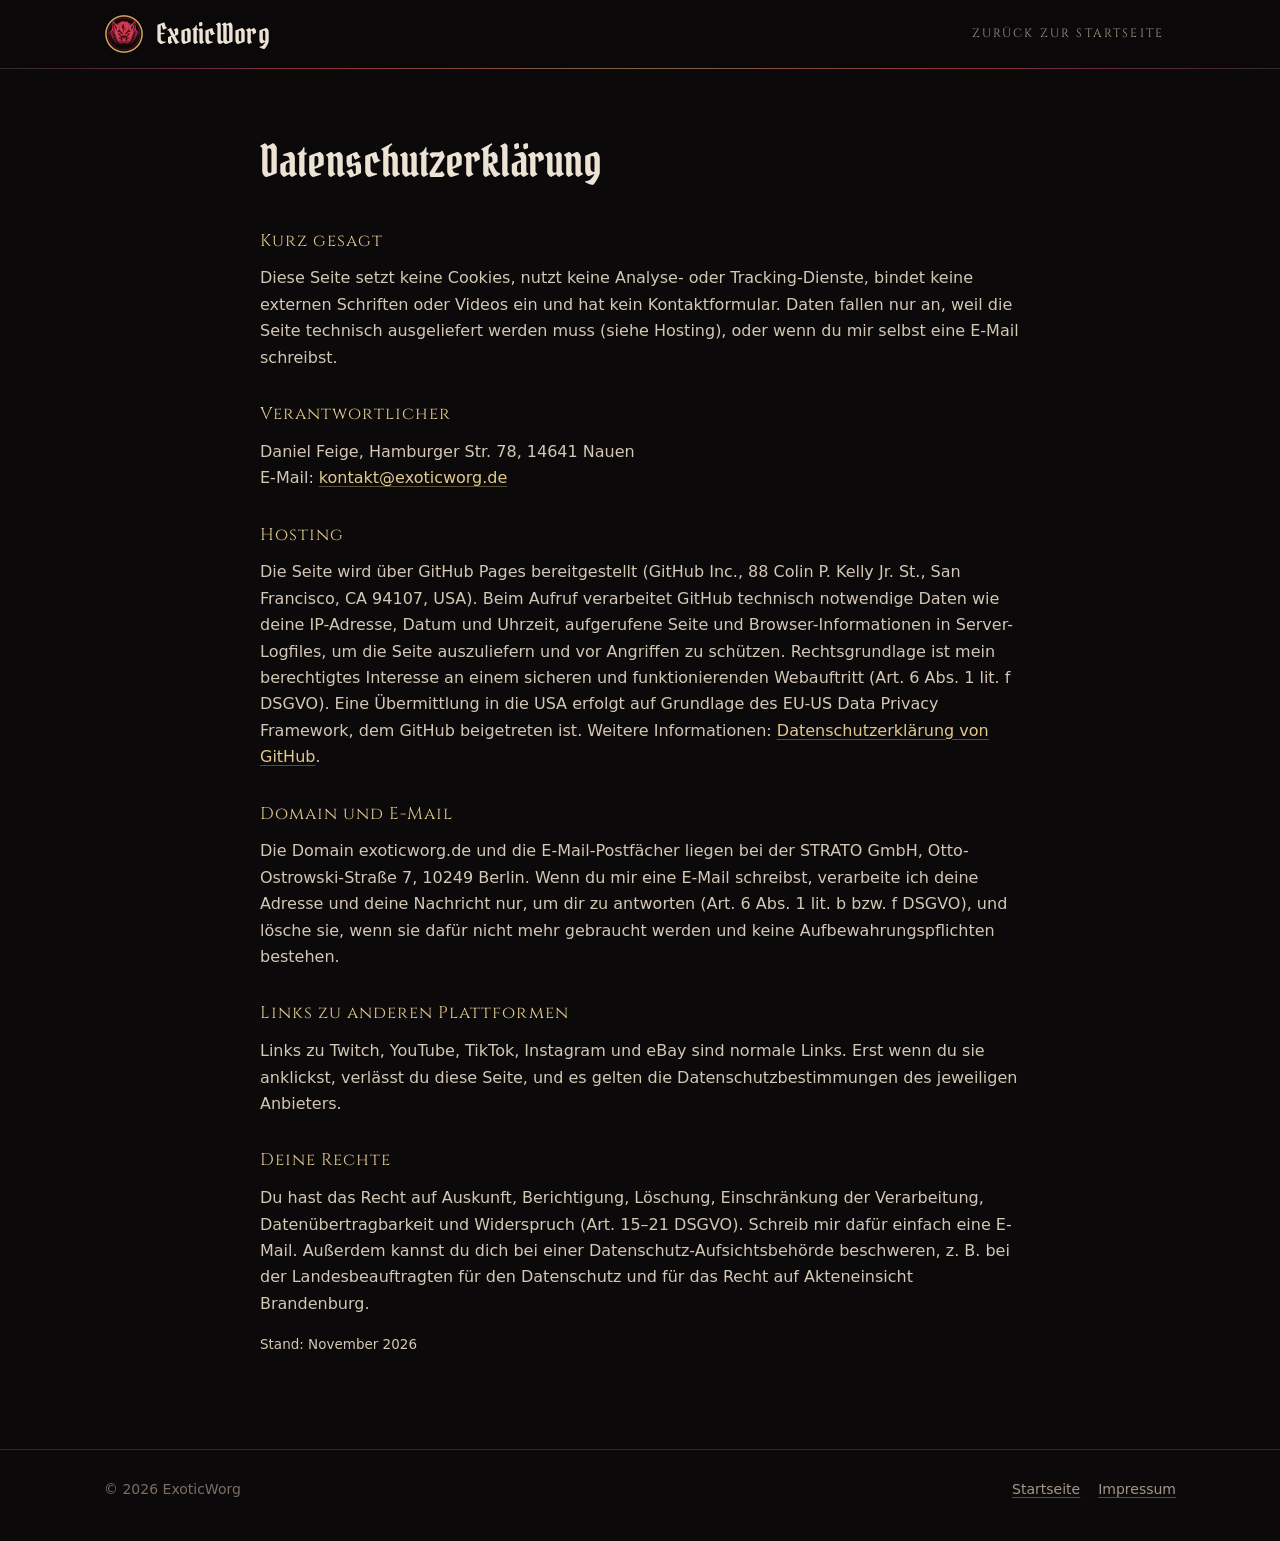
==== datenschutz.html @ 11a46122 "ExoticWorg-Homepage: Startseite, Streamplan, Impressum, Datenschutz Co-Authored-By: Claude Opus 5.5 " ====
<!DOCTYPE html>
<html lang="de">
<head>
<meta charset="utf-8"><meta name="viewport" content="width=device-width,initial-scale=1">
<title>Datenschutz – ExoticWorg</title><meta name="robots" content="noindex">
<link rel="icon" type="image/png" href="assets/favicon.png"><link rel="stylesheet" href="style.css">
</head>
<body>
<header class="top"><div class="wrap"><a class="brand" href="index.html"><img src="assets/sigil.png" alt=""><span>ExoticWorg</span></a>
<nav class="nav"><a href="index.html">Zurück zur Startseite</a></nav></div></header>
<main class="wrap legal">
  <h1>Datenschutzerklärung</h1>
  <h2>Kurz gesagt</h2>
  <p>Diese Seite setzt keine Cookies, nutzt keine Analyse- oder Tracking-Dienste, bindet keine externen Schriften oder Videos ein und hat kein Kontaktformular. Daten fallen nur an, weil die Seite technisch ausgeliefert werden muss (siehe Hosting), oder wenn du mir selbst eine E-Mail schreibst.</p>
  <h2>Verantwortlicher</h2>
  <p>Daniel Feige, Hamburger Str. 78, 14641 Nauen<br>E-Mail: <a href="mailto:kontakt@exoticworg.de">kontakt@exoticworg.de</a></p>
  <h2>Hosting</h2>
  <p>Die Seite wird über GitHub Pages bereitgestellt (GitHub Inc., 88 Colin P. Kelly Jr. St., San Francisco, CA 94107, USA). Beim Aufruf verarbeitet GitHub technisch notwendige Daten wie deine IP-Adresse, Datum und Uhrzeit, aufgerufene Seite und Browser-Informationen in Server-Logfiles, um die Seite auszuliefern und vor Angriffen zu schützen. Rechtsgrundlage ist mein berechtigtes Interesse an einem sicheren und funktionierenden Webauftritt (Art. 6 Abs. 1 lit. f DSGVO). Eine Übermittlung in die USA erfolgt auf Grundlage des EU-US Data Privacy Framework, dem GitHub beigetreten ist. Weitere Informationen: <a href="https://docs.github.com/de/site-policy/privacy-policies/github-general-privacy-statement" target="_blank" rel="noopener">Datenschutzerklärung von GitHub</a>.</p>
  <h2>Domain und E-Mail</h2>
  <p>Die Domain exoticworg.de und die E-Mail-Postfächer liegen bei der STRATO GmbH, Otto-Ostrowski-Straße 7, 10249 Berlin. Wenn du mir eine E-Mail schreibst, verarbeite ich deine Adresse und deine Nachricht nur, um dir zu antworten (Art. 6 Abs. 1 lit. b bzw. f DSGVO), und lösche sie, wenn sie dafür nicht mehr gebraucht werden und keine Aufbewahrungspflichten bestehen.</p>
  <h2>Links zu anderen Plattformen</h2>
  <p>Links zu Twitch, YouTube, TikTok, Instagram und eBay sind normale Links. Erst wenn du sie anklickst, verlässt du diese Seite, und es gelten die Datenschutzbestimmungen des jeweiligen Anbieters.</p>
  <h2>Deine Rechte</h2>
  <p>Du hast das Recht auf Auskunft, Berichtigung, Löschung, Einschränkung der Verarbeitung, Datenübertragbarkeit und Widerspruch (Art. 15–21 DSGVO). Schreib mir dafür einfach eine E-Mail. Außerdem kannst du dich bei einer Datenschutz-Aufsichtsbehörde beschweren, z.&nbsp;B. bei der Landesbeauftragten für den Datenschutz und für das Recht auf Akteneinsicht Brandenburg.</p>
  <p class="note">Stand: November 2026</p>
</main>
<footer><div class="wrap"><span>© 2026 ExoticWorg</span><nav><a href="index.html">Startseite</a><a href="impressum.html">Impressum</a></nav></div></footer>
</body>
</html>
---- style.css ----
@font-face{font-family:'Cinzel';src:url(assets/cinzel.woff2) format('woff2');font-weight:400 900;font-display:swap}
@font-face{font-family:'Pirata One';src:url(assets/pirata.woff2) format('woff2');font-weight:400;font-display:swap}
:root{
  --bg:#0b090a;--panel:#151013;--panel2:#1d1619;--line:#33272b;--line2:#4e3a40;
  --text:#ece3d4;--muted:#a49688;--dim:#7a6d64;
  --blood:#a3122b;--blood2:#d6324d;--gold:#c8a65d;--gold2:#e2c98d;
  --serif:'Cinzel',Georgia,serif;--deco:'Pirata One',Georgia,serif;
  --sans:"Segoe UI",system-ui,-apple-system,Roboto,Arial,sans-serif;
  --wrap:1120px;
}
*{box-sizing:border-box}
html{scroll-behavior:smooth;scroll-padding-top:80px}
body{margin:0;background:var(--bg);color:var(--text);font:16px/1.65 var(--sans);-webkit-font-smoothing:antialiased}
a{color:var(--gold2);text-decoration-color:rgba(226,201,141,.35);text-underline-offset:3px}
a:hover{color:#fff}
img{max-width:100%;display:block}
.wrap{max-width:var(--wrap);margin:0 auto;padding:0 24px}

/* ---------- Kopf ---------- */
.top{position:sticky;top:0;z-index:20;background:rgba(11,9,10,.82);backdrop-filter:blur(10px);-webkit-backdrop-filter:blur(10px);border-bottom:1px solid var(--line)}
.top:after{content:"";position:absolute;left:0;right:0;bottom:-1px;height:1px;background:linear-gradient(90deg,transparent,rgba(214,50,77,.55) 25%,rgba(200,166,93,.5) 50%,rgba(214,50,77,.55) 75%,transparent)}
.top .wrap{display:flex;align-items:center;gap:18px;height:68px}
.brand{display:flex;align-items:center;gap:12px;text-decoration:none;color:var(--text)}
.brand img{width:40px;height:40px}
.brand span{font-family:var(--deco);font-size:28px;line-height:1;letter-spacing:.01em}
.nav{margin-left:auto;display:flex;gap:4px}
.nav a{font-family:var(--serif);font-size:12px;letter-spacing:.18em;text-transform:uppercase;color:var(--muted);text-decoration:none;padding:10px 12px;border-radius:8px}
.nav a:hover{color:var(--gold2);background:rgba(200,166,93,.07)}

/* ---------- Hero ---------- */
.hero{position:relative;overflow:hidden;padding:72px 0 84px;text-align:center;
  background:radial-gradient(900px 520px at 50% 0%,rgba(163,18,43,.32),transparent 65%),radial-gradient(700px 400px at 15% 100%,rgba(200,166,93,.08),transparent 60%)}
.hero:before{content:"";position:absolute;inset:0;background:url(assets/wolf.png) center 46%/min(720px,120vw) no-repeat;opacity:.05;filter:grayscale(1);pointer-events:none}
.hero .logo{width:min(500px,86vw);margin:0 auto;filter:drop-shadow(0 10px 40px rgba(163,18,43,.45))}
.hero .claim{font-family:var(--serif);font-size:13px;letter-spacing:.38em;text-transform:uppercase;color:var(--gold);margin:22px 0 0}
.hero p.lead{max-width:620px;margin:16px auto 0;font-size:18px;color:#d9cdbb}
.live{display:inline-flex;align-items:center;gap:9px;margin-top:22px;padding:7px 14px;border:1px solid var(--line2);border-radius:999px;font-size:13.5px;color:var(--muted);background:rgba(21,16,19,.7)}
.live i{width:8px;height:8px;border-radius:50%;background:var(--blood2);box-shadow:0 0 10px var(--blood2)}
.cta{display:flex;gap:12px;justify-content:center;flex-wrap:wrap;margin-top:30px}
.btn{display:inline-flex;align-items:center;gap:10px;padding:13px 22px;border-radius:10px;font-weight:600;font-size:15px;text-decoration:none;border:1px solid var(--line2);color:var(--text);background:#1a1316;transition:.15s}
.btn svg{width:18px;height:18px;fill:currentColor}
.btn:hover{border-color:var(--gold);color:#fff;transform:translateY(-1px)}
.btn.p{background:linear-gradient(180deg,#c22a45,#8f1027);border-color:#d6324d;color:#fff;box-shadow:0 8px 24px rgba(163,18,43,.35)}
.btn.p:hover{filter:brightness(1.1)}

/* ---------- Abschnitte ---------- */
section{padding:76px 0;border-top:1px solid var(--line)}
.kicker{font-family:var(--serif);font-size:12px;letter-spacing:.32em;text-transform:uppercase;color:var(--gold);margin:0 0 8px}
h2{font-family:var(--deco);font-weight:400;font-size:clamp(34px,5vw,46px);line-height:1.05;margin:0 0 14px}
.intro{max-width:640px;color:#d3c7b5;margin:0 0 34px}
.grid{display:grid;gap:18px}
.g2{grid-template-columns:repeat(2,1fr)}
.g4{grid-template-columns:repeat(4,1fr)}
.card{background:linear-gradient(180deg,var(--panel2),var(--panel));border:1px solid var(--line);border-radius:14px;padding:22px}
.card h3{font-family:var(--serif);font-size:15px;letter-spacing:.08em;margin:0 0 6px;color:var(--gold2)}
.card p{margin:0;color:var(--muted);font-size:15px}

/* Kanäle */
.ch{display:flex;flex-direction:column;gap:10px;text-decoration:none;color:var(--text);transition:.15s}
.ch:hover{border-color:var(--gold);transform:translateY(-2px)}
.ch .ic{width:44px;height:44px;border-radius:11px;display:grid;place-items:center;background:rgba(163,18,43,.14);border:1px solid rgba(214,50,77,.4)}
.ch .ic svg{width:22px;height:22px;fill:var(--gold2)}
.ch b{font-size:16px}
.ch small{color:var(--muted);font-size:13.5px}
.ch.main{border-color:rgba(214,50,77,.55);background:linear-gradient(180deg,rgba(163,18,43,.22),var(--panel))}

/* Streamplan */
.plan{display:grid;grid-template-columns:repeat(7,1fr);gap:10px}
.day{border:1px solid var(--line);border-radius:12px;padding:14px 12px;background:var(--panel);min-height:132px;display:flex;flex-direction:column}
.day .d{font-family:var(--serif);font-size:12px;letter-spacing:.2em;text-transform:uppercase;color:var(--dim)}
.day .t{font-size:13px;color:var(--gold);margin-top:10px}
.day .g{font-weight:600;margin-top:2px;line-height:1.3}
.day.on{border-color:rgba(214,50,77,.5);background:linear-gradient(180deg,rgba(163,18,43,.2),var(--panel))}
.day.on .d{color:var(--gold2)}
.day.off .g{color:var(--dim);font-weight:400;font-style:italic}
.day.today{box-shadow:0 0 0 2px var(--gold) inset}
.note{font-size:13.5px;color:var(--dim);margin-top:14px}

/* Karten */
.split{display:grid;grid-template-columns:1.1fr .9fr;gap:28px;align-items:start}
.list{list-style:none;margin:0;padding:0;display:grid;gap:12px}
.list li{display:flex;gap:12px;align-items:flex-start}
.list li svg{flex:0 0 22px;width:22px;height:22px;stroke:var(--gold2);fill:none;stroke-width:1.8;stroke-linecap:round;stroke-linejoin:round;margin-top:2px}
.list b{display:block}
.list span{color:var(--muted);font-size:15px}
.games{display:flex;flex-wrap:wrap;gap:8px;margin:0 0 22px}
.tag{border:1px solid var(--line2);border-radius:999px;padding:5px 12px;font-size:13.5px;color:#d8ccb9;background:rgba(21,16,19,.6)}

/* Kontakt + Fuß */
.contact{display:flex;justify-content:space-between;align-items:center;gap:20px;flex-wrap:wrap}
footer{border-top:1px solid var(--line);padding:28px 0 40px;color:var(--dim);font-size:14px}
footer .wrap{display:flex;gap:18px;flex-wrap:wrap;align-items:center}
footer nav{margin-left:auto;display:flex;gap:18px}
footer a{color:var(--muted)}

/* Rechtstexte */
.legal{padding:56px 0 80px;max-width:760px}
.legal h1{font-family:var(--deco);font-weight:400;font-size:44px;margin:0 0 20px}
.legal h2{font-family:var(--serif);font-size:17px;letter-spacing:.06em;color:var(--gold2);margin:34px 0 8px}
.legal p,.legal li{color:#d3c7b5}
.todo{background:rgba(219,164,74,.12);border:1px dashed #dba44a;color:#f0cd8d;padding:1px 6px;border-radius:5px}

@media (max-width:900px){
  .g4{grid-template-columns:repeat(2,1fr)}
  .plan{grid-template-columns:repeat(4,1fr)}
  .split{grid-template-columns:1fr}
}
@media (max-width:620px){
  .nav{display:none}
  .g2,.g4{grid-template-columns:1fr}
  .plan{grid-template-columns:1fr 1fr}
  section{padding:56px 0}
  .hero{padding:48px 0 60px}
  footer nav{margin-left:0}
}
@media (prefers-reduced-motion:reduce){*{transition:none!important;scroll-behavior:auto!important}}
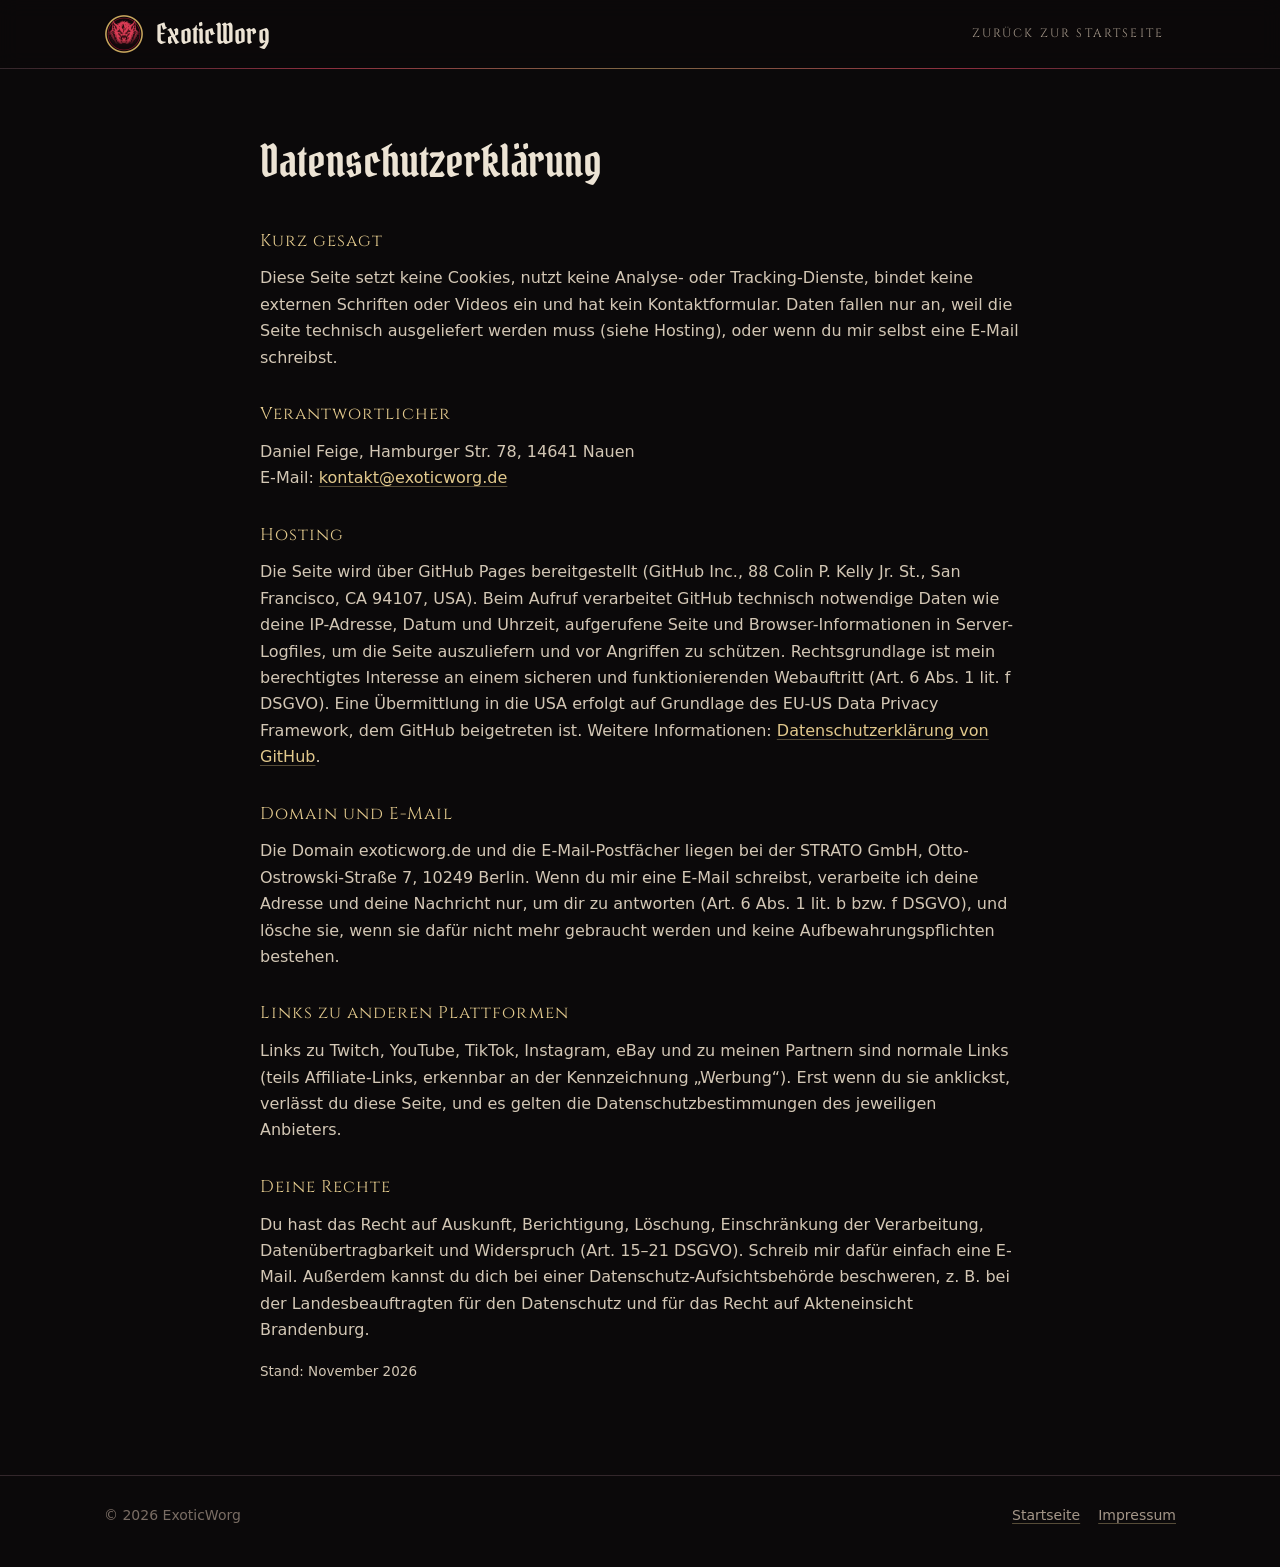
==== commit 5d4080c9: "Partner-Bereich (partner.json) mit Werbekennzeichnung Co-Authored-By: Claude Opus 5.5 <noreply@anthr" ====
--- a/datenschutz.html
+++ b/datenschutz.html
@@ -19,7 +19,7 @@
   <h2>Domain und E-Mail</h2>
   <p>Die Domain exoticworg.de und die E-Mail-Postfächer liegen bei der STRATO GmbH, Otto-Ostrowski-Straße 7, 10249 Berlin. Wenn du mir eine E-Mail schreibst, verarbeite ich deine Adresse und deine Nachricht nur, um dir zu antworten (Art. 6 Abs. 1 lit. b bzw. f DSGVO), und lösche sie, wenn sie dafür nicht mehr gebraucht werden und keine Aufbewahrungspflichten bestehen.</p>
   <h2>Links zu anderen Plattformen</h2>
-  <p>Links zu Twitch, YouTube, TikTok, Instagram und eBay sind normale Links. Erst wenn du sie anklickst, verlässt du diese Seite, und es gelten die Datenschutzbestimmungen des jeweiligen Anbieters.</p>
+  <p>Links zu Twitch, YouTube, TikTok, Instagram, eBay und zu meinen Partnern sind normale Links (teils Affiliate-Links, erkennbar an der Kennzeichnung „Werbung“). Erst wenn du sie anklickst, verlässt du diese Seite, und es gelten die Datenschutzbestimmungen des jeweiligen Anbieters.</p>
   <h2>Deine Rechte</h2>
   <p>Du hast das Recht auf Auskunft, Berichtigung, Löschung, Einschränkung der Verarbeitung, Datenübertragbarkeit und Widerspruch (Art. 15–21 DSGVO). Schreib mir dafür einfach eine E-Mail. Außerdem kannst du dich bei einer Datenschutz-Aufsichtsbehörde beschweren, z.&nbsp;B. bei der Landesbeauftragten für den Datenschutz und für das Recht auf Akteneinsicht Brandenburg.</p>
   <p class="note">Stand: November 2026</p>
--- a/style.css
+++ b/style.css
@@ -86,6 +86,18 @@
 .games{display:flex;flex-wrap:wrap;gap:8px;margin:0 0 22px}
 .tag{border:1px solid var(--line2);border-radius:999px;padding:5px 12px;font-size:13.5px;color:#d8ccb9;background:rgba(21,16,19,.6)}
 
+/* Partner */
+.g3{grid-template-columns:repeat(3,1fr)}
+.pt{display:flex;flex-direction:column;gap:8px;text-decoration:none;color:var(--text);transition:.15s}
+a.pt:hover{border-color:var(--gold);transform:translateY(-2px)}
+.pt .ph{display:flex;align-items:center;justify-content:space-between;gap:10px}
+.pt .ph b{font-family:var(--serif);font-size:17px;letter-spacing:.04em;color:var(--gold2)}
+.badge{font-size:11.5px;letter-spacing:.06em;padding:3px 9px;border-radius:999px;border:1px solid rgba(200,166,93,.45);color:var(--gold2);white-space:nowrap}
+.badge.ad{border-color:rgba(214,50,77,.55);color:#f1a3b0}
+.pt p{margin:0;color:var(--muted);font-size:15px}
+.pt .code{font-size:14px;color:#d8ccb9}.pt .code b{color:var(--gold2);letter-spacing:.05em}
+.pt .go{margin-top:auto;font-size:14px;color:var(--gold)}
+
 /* Kontakt + Fuß */
 .contact{display:flex;justify-content:space-between;align-items:center;gap:20px;flex-wrap:wrap}
 footer{border-top:1px solid var(--line);padding:28px 0 40px;color:var(--dim);font-size:14px}
@@ -101,13 +113,13 @@
 .todo{background:rgba(219,164,74,.12);border:1px dashed #dba44a;color:#f0cd8d;padding:1px 6px;border-radius:5px}
 
 @media (max-width:900px){
-  .g4{grid-template-columns:repeat(2,1fr)}
+  .g4,.g3{grid-template-columns:repeat(2,1fr)}
   .plan{grid-template-columns:repeat(4,1fr)}
   .split{grid-template-columns:1fr}
 }
 @media (max-width:620px){
   .nav{display:none}
-  .g2,.g4{grid-template-columns:1fr}
+  .g2,.g4,.g3{grid-template-columns:1fr}
   .plan{grid-template-columns:1fr 1fr}
   section{padding:56px 0}
   .hero{padding:48px 0 60px}
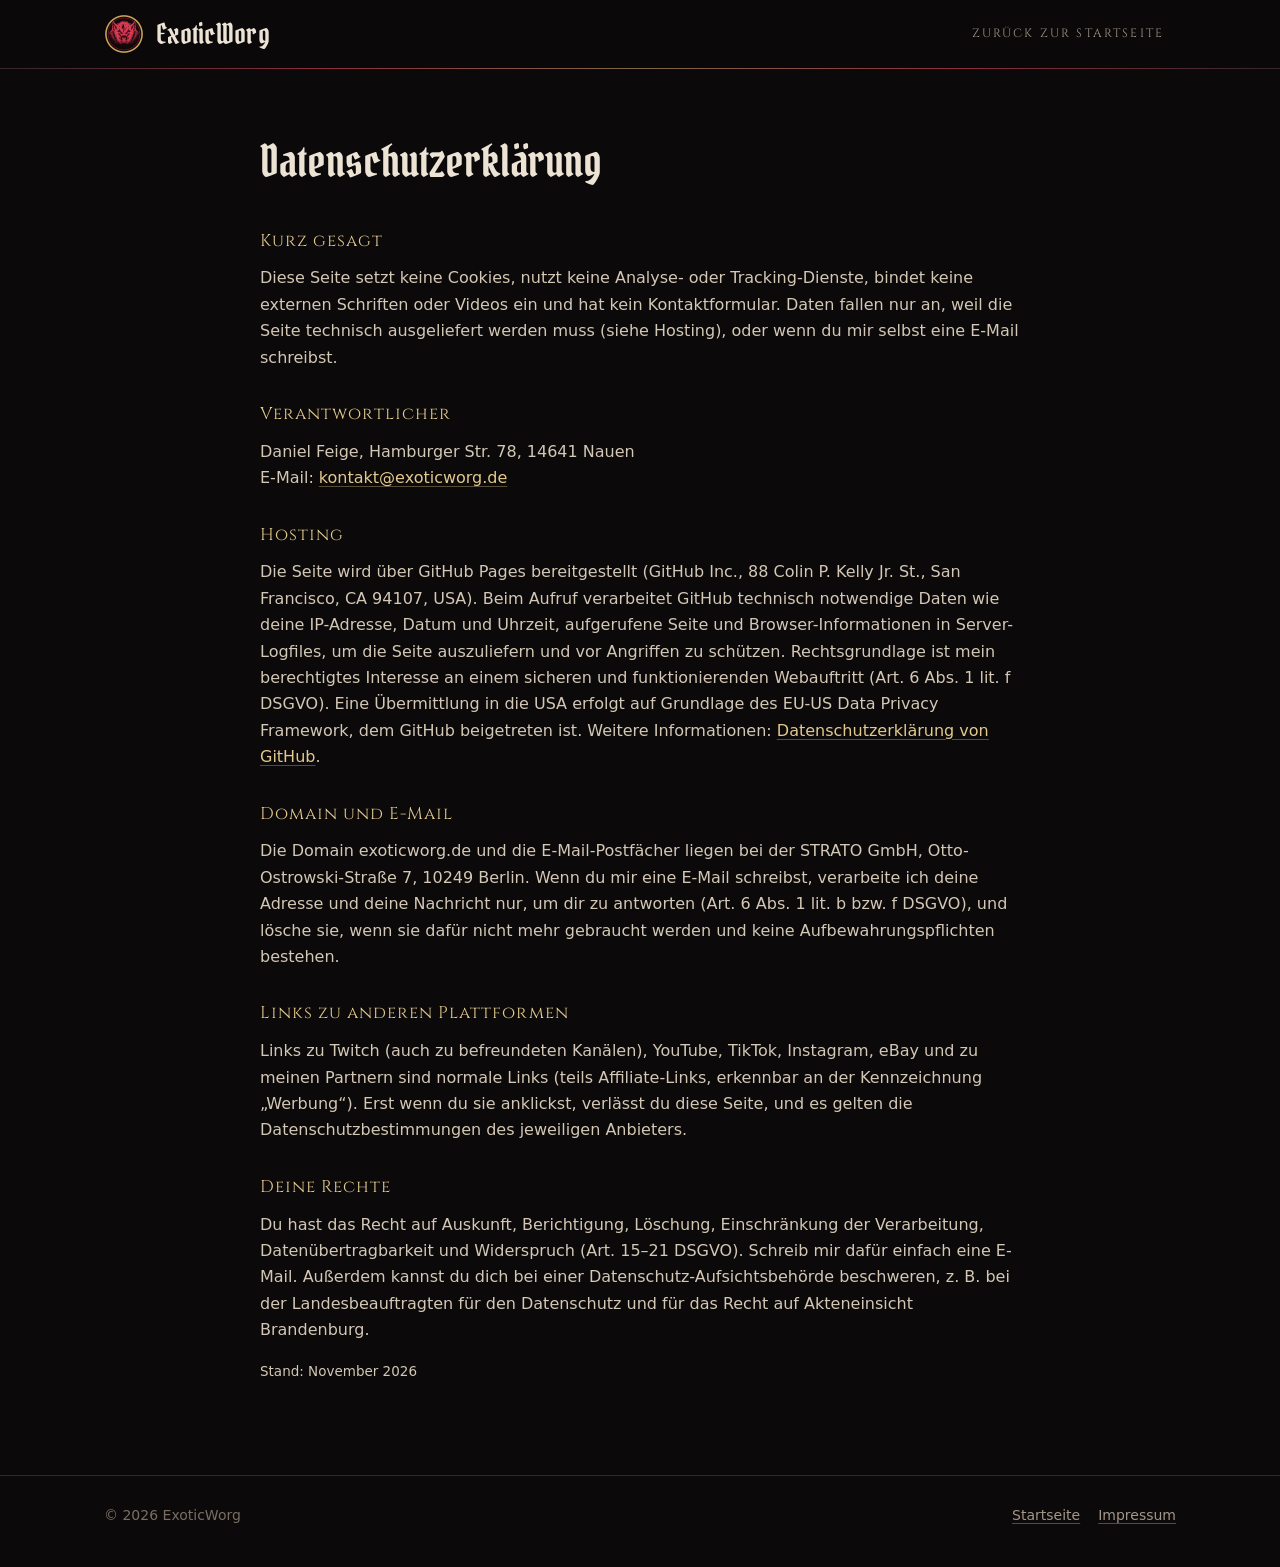
==== commit d7fc9bea: "Freunde-Bereich (freunde.json) Co-Authored-By: Claude Opus 5.5 <noreply@anthropic.com> Claude-Sessio" ====
--- a/datenschutz.html
+++ b/datenschutz.html
@@ -19,7 +19,7 @@
   <h2>Domain und E-Mail</h2>
   <p>Die Domain exoticworg.de und die E-Mail-Postfächer liegen bei der STRATO GmbH, Otto-Ostrowski-Straße 7, 10249 Berlin. Wenn du mir eine E-Mail schreibst, verarbeite ich deine Adresse und deine Nachricht nur, um dir zu antworten (Art. 6 Abs. 1 lit. b bzw. f DSGVO), und lösche sie, wenn sie dafür nicht mehr gebraucht werden und keine Aufbewahrungspflichten bestehen.</p>
   <h2>Links zu anderen Plattformen</h2>
-  <p>Links zu Twitch, YouTube, TikTok, Instagram, eBay und zu meinen Partnern sind normale Links (teils Affiliate-Links, erkennbar an der Kennzeichnung „Werbung“). Erst wenn du sie anklickst, verlässt du diese Seite, und es gelten die Datenschutzbestimmungen des jeweiligen Anbieters.</p>
+  <p>Links zu Twitch (auch zu befreundeten Kanälen), YouTube, TikTok, Instagram, eBay und zu meinen Partnern sind normale Links (teils Affiliate-Links, erkennbar an der Kennzeichnung „Werbung“). Erst wenn du sie anklickst, verlässt du diese Seite, und es gelten die Datenschutzbestimmungen des jeweiligen Anbieters.</p>
   <h2>Deine Rechte</h2>
   <p>Du hast das Recht auf Auskunft, Berichtigung, Löschung, Einschränkung der Verarbeitung, Datenübertragbarkeit und Widerspruch (Art. 15–21 DSGVO). Schreib mir dafür einfach eine E-Mail. Außerdem kannst du dich bei einer Datenschutz-Aufsichtsbehörde beschweren, z.&nbsp;B. bei der Landesbeauftragten für den Datenschutz und für das Recht auf Akteneinsicht Brandenburg.</p>
   <p class="note">Stand: November 2026</p>
--- a/style.css
+++ b/style.css
@@ -86,6 +86,14 @@
 .games{display:flex;flex-wrap:wrap;gap:8px;margin:0 0 22px}
 .tag{border:1px solid var(--line2);border-radius:999px;padding:5px 12px;font-size:13.5px;color:#d8ccb9;background:rgba(21,16,19,.6)}
 
+/* Freunde */
+.fr{display:flex;align-items:center;gap:14px;text-decoration:none;color:var(--text);transition:.15s;padding:16px 18px}
+.fr:hover{border-color:var(--gold);transform:translateY(-2px)}
+.fr .av{flex:0 0 48px;width:48px;height:48px;border-radius:50%;display:grid;place-items:center;font-family:var(--deco);font-size:26px;color:var(--gold2);background:radial-gradient(circle at 50% 30%,rgba(214,50,77,.4),rgba(163,18,43,.1));border:1px solid rgba(200,166,93,.45)}
+.fr .fx{display:flex;flex-direction:column;min-width:0}
+.fr b{font-size:16px;overflow:hidden;text-overflow:ellipsis;white-space:nowrap}
+.fr small{color:var(--muted);font-size:13.5px;overflow:hidden;text-overflow:ellipsis;white-space:nowrap}
+
 /* Partner */
 .g3{grid-template-columns:repeat(3,1fr)}
 .pt{display:flex;flex-direction:column;gap:8px;text-decoration:none;color:var(--text);transition:.15s}
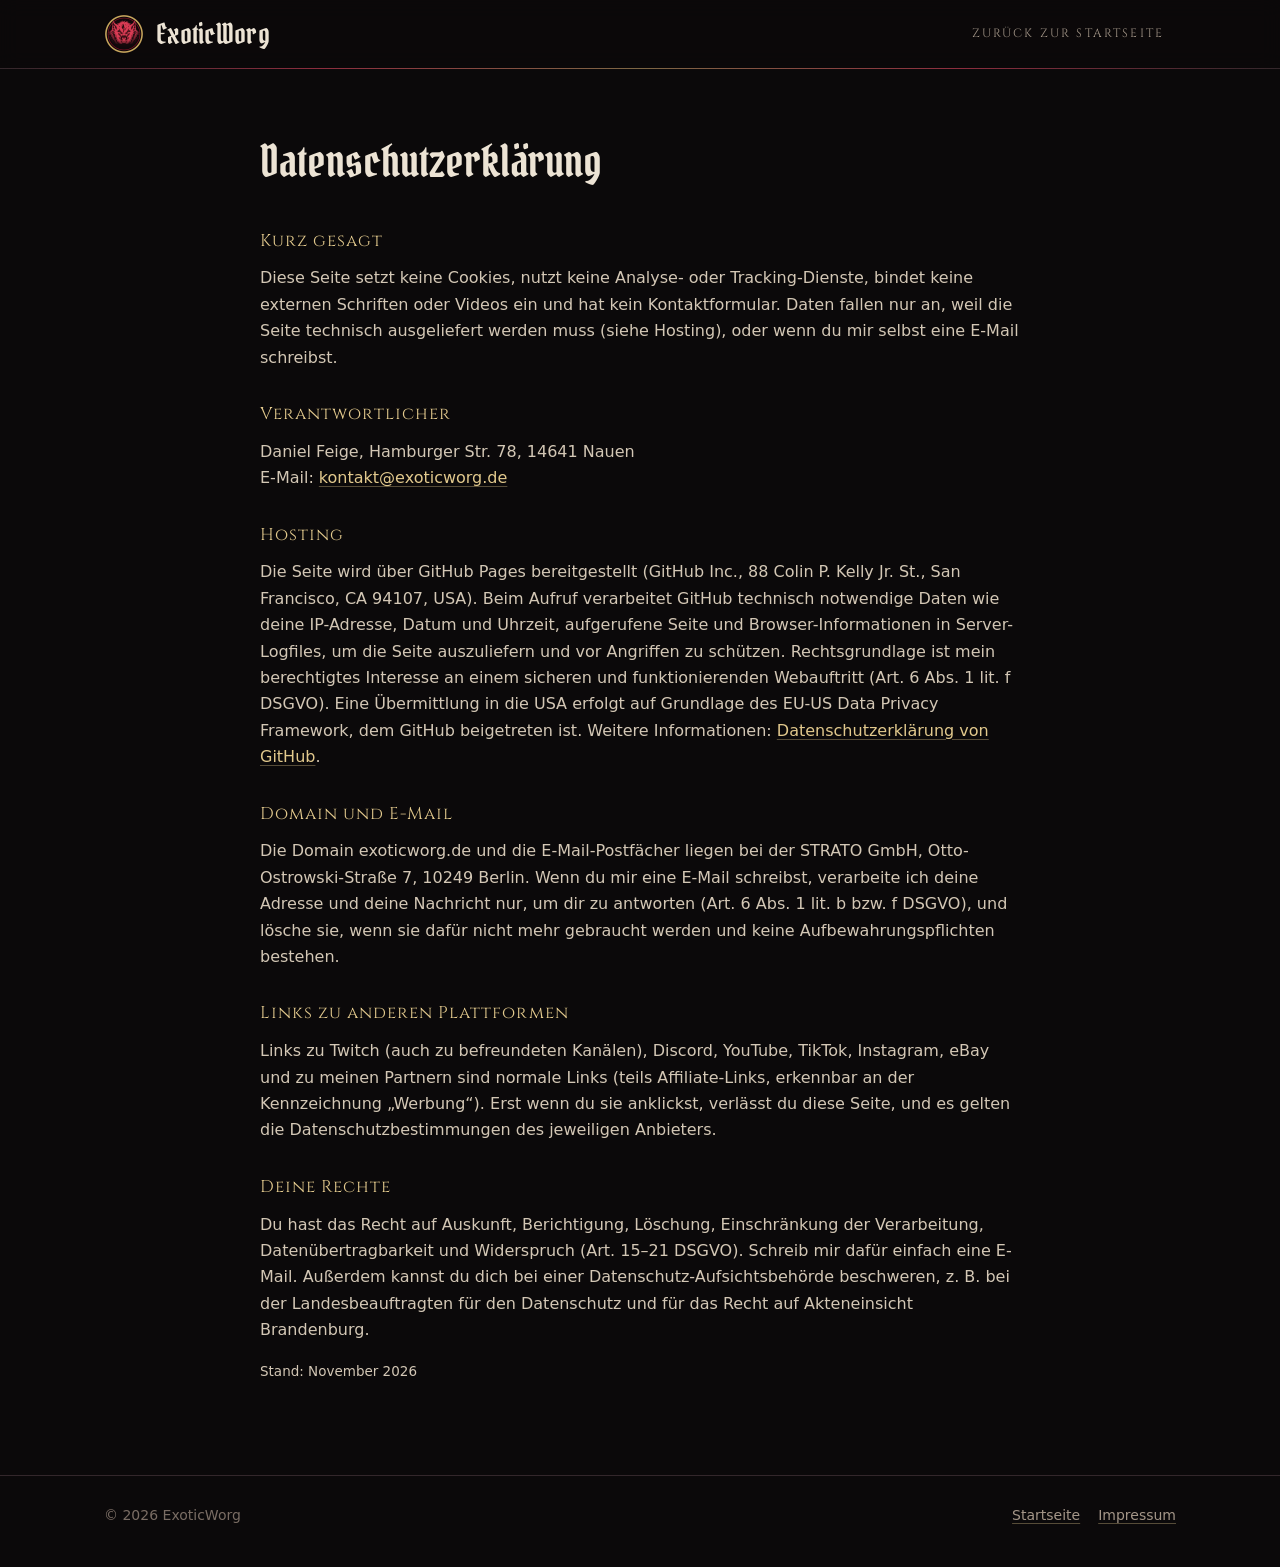
==== commit bf0643f7: "Discord-Einladung eingetragen Co-Authored-By: Claude Opus 5.5 <noreply@anthropic.com> Claude-Session" ====
--- a/datenschutz.html
+++ b/datenschutz.html
@@ -19,7 +19,7 @@
   <h2>Domain und E-Mail</h2>
   <p>Die Domain exoticworg.de und die E-Mail-Postfächer liegen bei der STRATO GmbH, Otto-Ostrowski-Straße 7, 10249 Berlin. Wenn du mir eine E-Mail schreibst, verarbeite ich deine Adresse und deine Nachricht nur, um dir zu antworten (Art. 6 Abs. 1 lit. b bzw. f DSGVO), und lösche sie, wenn sie dafür nicht mehr gebraucht werden und keine Aufbewahrungspflichten bestehen.</p>
   <h2>Links zu anderen Plattformen</h2>
-  <p>Links zu Twitch (auch zu befreundeten Kanälen), YouTube, TikTok, Instagram, eBay und zu meinen Partnern sind normale Links (teils Affiliate-Links, erkennbar an der Kennzeichnung „Werbung“). Erst wenn du sie anklickst, verlässt du diese Seite, und es gelten die Datenschutzbestimmungen des jeweiligen Anbieters.</p>
+  <p>Links zu Twitch (auch zu befreundeten Kanälen), Discord, YouTube, TikTok, Instagram, eBay und zu meinen Partnern sind normale Links (teils Affiliate-Links, erkennbar an der Kennzeichnung „Werbung“). Erst wenn du sie anklickst, verlässt du diese Seite, und es gelten die Datenschutzbestimmungen des jeweiligen Anbieters.</p>
   <h2>Deine Rechte</h2>
   <p>Du hast das Recht auf Auskunft, Berichtigung, Löschung, Einschränkung der Verarbeitung, Datenübertragbarkeit und Widerspruch (Art. 15–21 DSGVO). Schreib mir dafür einfach eine E-Mail. Außerdem kannst du dich bei einer Datenschutz-Aufsichtsbehörde beschweren, z.&nbsp;B. bei der Landesbeauftragten für den Datenschutz und für das Recht auf Akteneinsicht Brandenburg.</p>
   <p class="note">Stand: November 2026</p>
--- a/style.css
+++ b/style.css
@@ -1,4 +1,5 @@
 @font-face{font-family:'Cinzel';src:url(assets/cinzel.woff2) format('woff2');font-weight:400 900;font-display:swap}
+[hidden]{display:none!important}
 @font-face{font-family:'Pirata One';src:url(assets/pirata.woff2) format('woff2');font-weight:400;font-display:swap}
 :root{
   --bg:#0b090a;--panel:#151013;--panel2:#1d1619;--line:#33272b;--line2:#4e3a40;
@@ -51,6 +52,7 @@
 .grid{display:grid;gap:18px}
 .g2{grid-template-columns:repeat(2,1fr)}
 .g4{grid-template-columns:repeat(4,1fr)}
+.g4.g5{grid-template-columns:repeat(5,1fr)}
 .card{background:linear-gradient(180deg,var(--panel2),var(--panel));border:1px solid var(--line);border-radius:14px;padding:22px}
 .card h3{font-family:var(--serif);font-size:15px;letter-spacing:.08em;margin:0 0 6px;color:var(--gold2)}
 .card p{margin:0;color:var(--muted);font-size:15px}
@@ -73,6 +75,8 @@
 .day.on{border-color:rgba(214,50,77,.5);background:linear-gradient(180deg,rgba(163,18,43,.2),var(--panel))}
 .day.on .d{color:var(--gold2)}
 .day.off .g{color:var(--dim);font-weight:400;font-style:italic}
+.day .d small{display:block;letter-spacing:.04em;color:var(--dim);margin-top:2px}
+.day.alt{opacity:.45}
 .day.today{box-shadow:0 0 0 2px var(--gold) inset}
 .note{font-size:13.5px;color:var(--dim);margin-top:14px}
 
@@ -90,6 +94,8 @@
 .fr{display:flex;align-items:center;gap:14px;text-decoration:none;color:var(--text);transition:.15s;padding:16px 18px}
 .fr:hover{border-color:var(--gold);transform:translateY(-2px)}
 .fr .av{flex:0 0 48px;width:48px;height:48px;border-radius:50%;display:grid;place-items:center;font-family:var(--deco);font-size:26px;color:var(--gold2);background:radial-gradient(circle at 50% 30%,rgba(214,50,77,.4),rgba(163,18,43,.1));border:1px solid rgba(200,166,93,.45)}
+.fr .av{position:relative;overflow:hidden}
+.fr .av img{position:absolute;inset:0;width:100%;height:100%;object-fit:cover;border-radius:50%}
 .fr .fx{display:flex;flex-direction:column;min-width:0}
 .fr b{font-size:16px;overflow:hidden;text-overflow:ellipsis;white-space:nowrap}
 .fr small{color:var(--muted);font-size:13.5px;overflow:hidden;text-overflow:ellipsis;white-space:nowrap}
@@ -103,6 +109,8 @@
 .badge{font-size:11.5px;letter-spacing:.06em;padding:3px 9px;border-radius:999px;border:1px solid rgba(200,166,93,.45);color:var(--gold2);white-space:nowrap}
 .badge.ad{border-color:rgba(214,50,77,.55);color:#f1a3b0}
 .pt p{margin:0;color:var(--muted);font-size:15px}
+.pt.breit{grid-column:span 2}
+.pt .pti{font-weight:600;font-size:16.5px;color:var(--text)}
 .pt .code{font-size:14px;color:#d8ccb9}.pt .code b{color:var(--gold2);letter-spacing:.05em}
 .pt .go{margin-top:auto;font-size:14px;color:var(--gold)}
 
@@ -121,13 +129,14 @@
 .todo{background:rgba(219,164,74,.12);border:1px dashed #dba44a;color:#f0cd8d;padding:1px 6px;border-radius:5px}
 
 @media (max-width:900px){
-  .g4,.g3{grid-template-columns:repeat(2,1fr)}
+  .g4,.g3,.g4.g5{grid-template-columns:repeat(2,1fr)}
   .plan{grid-template-columns:repeat(4,1fr)}
   .split{grid-template-columns:1fr}
 }
 @media (max-width:620px){
   .nav{display:none}
-  .g2,.g4,.g3{grid-template-columns:1fr}
+  .g2,.g4,.g3,.g4.g5{grid-template-columns:1fr}
+  .pt.breit{grid-column:auto}
   .plan{grid-template-columns:1fr 1fr}
   section{padding:56px 0}
   .hero{padding:48px 0 60px}
